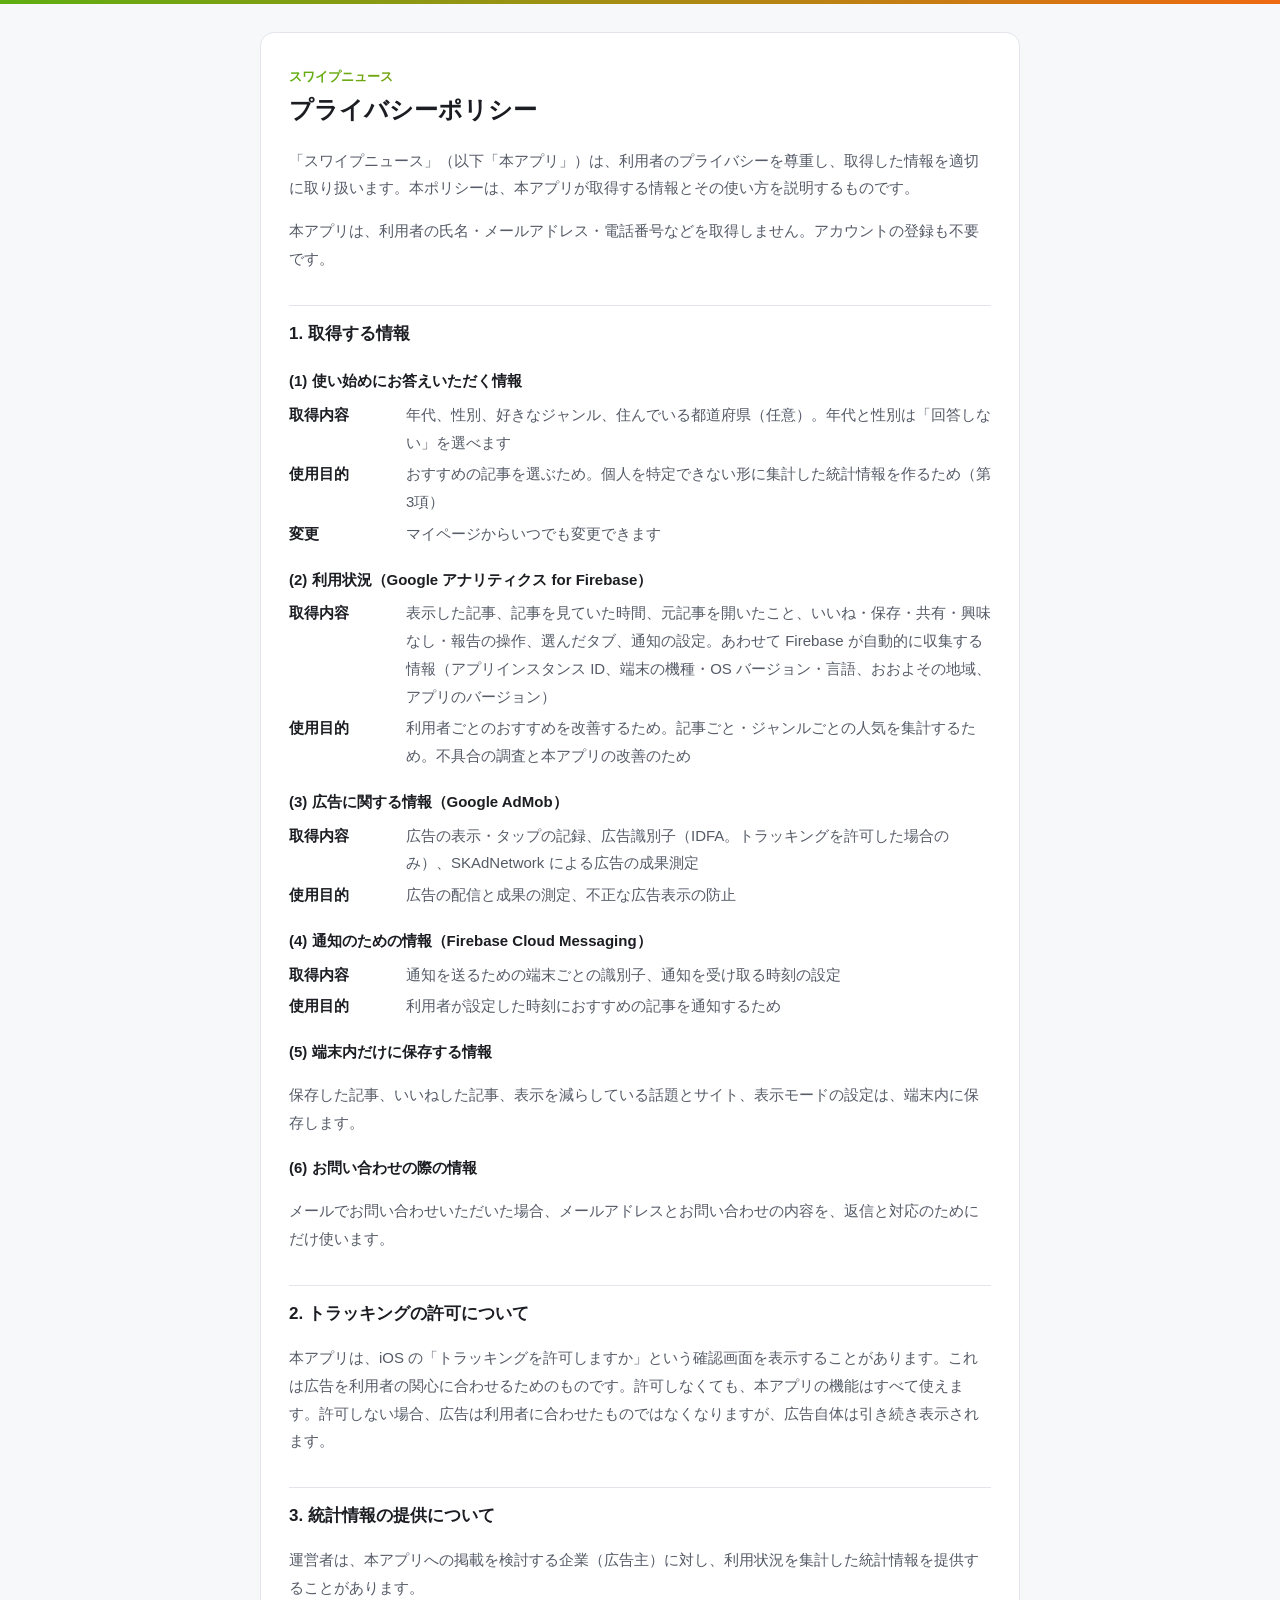
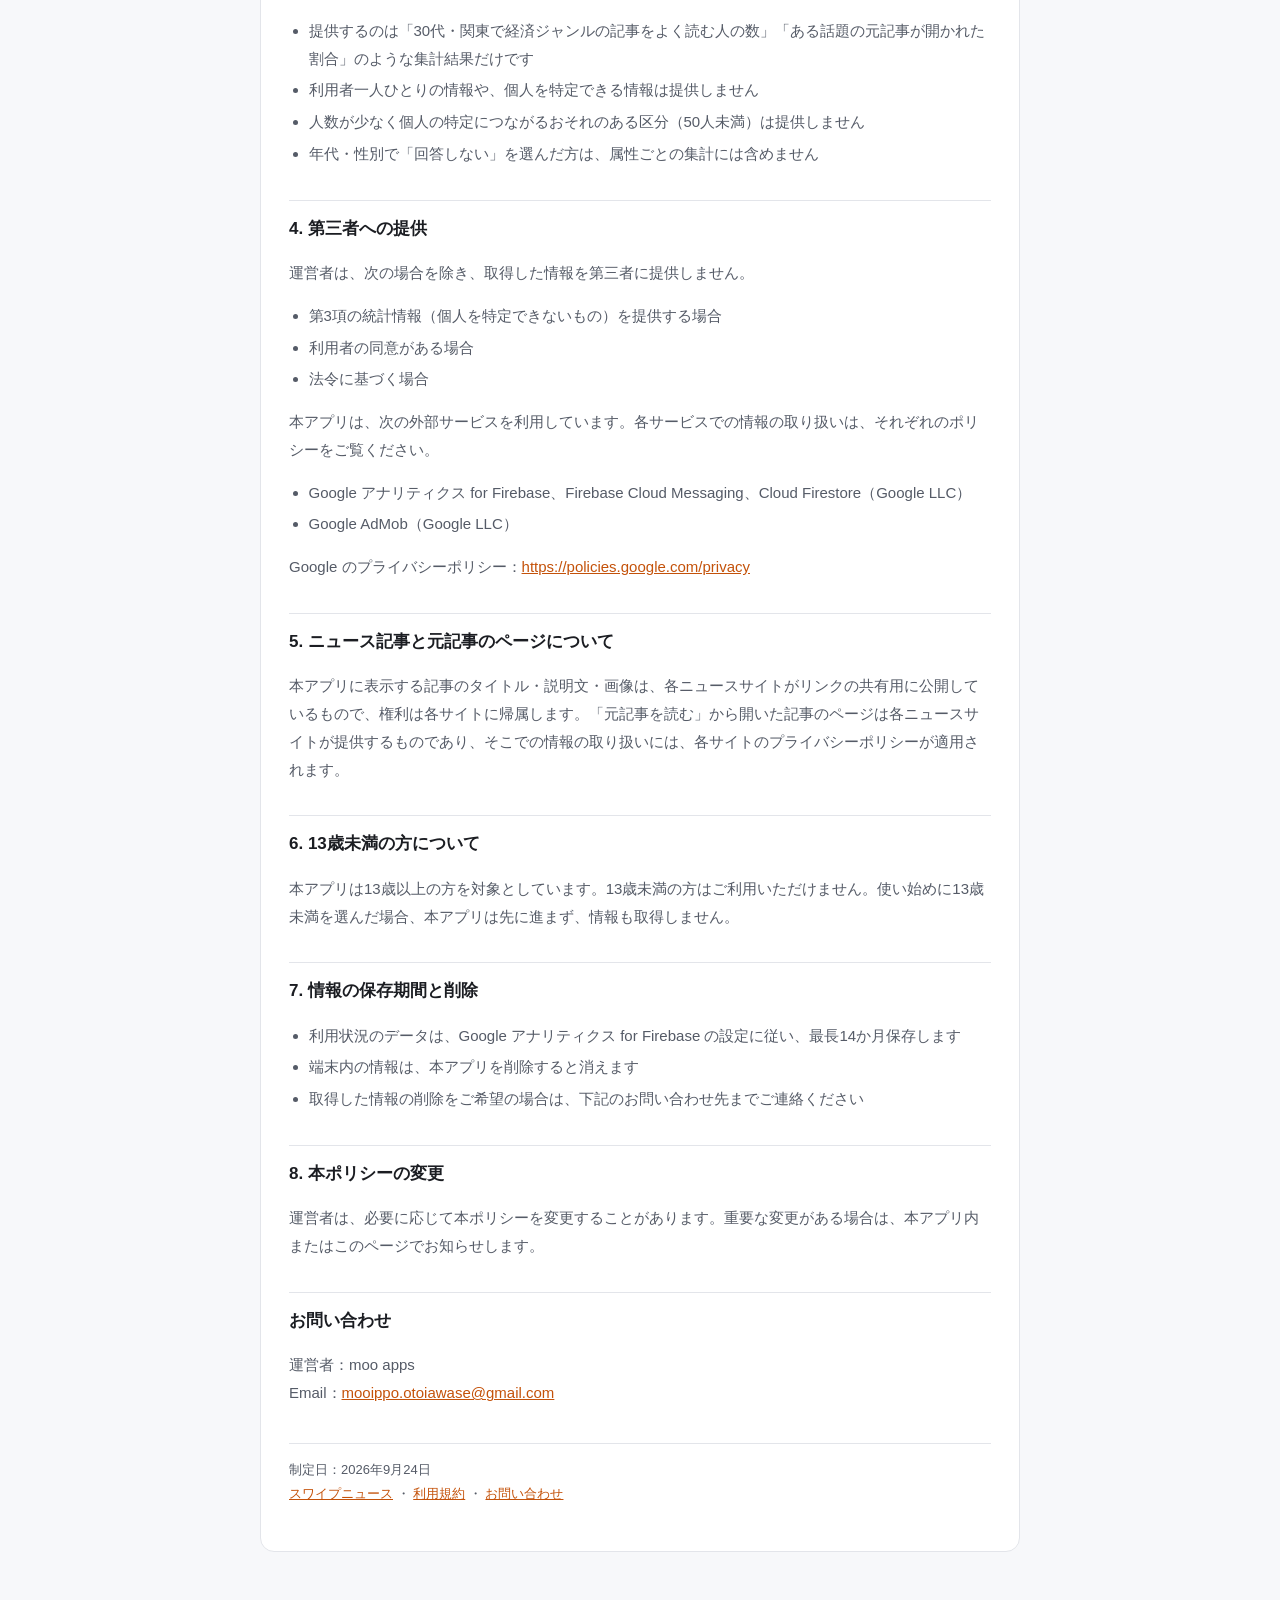
==== privacy.html @ 24dc7705 "スワイプニュースのプライバシーポリシー・利用規約・お問い合わせページ Co-Authored-By: Claude Opus 5.5 <noreply@anthropic.com>" ====
<!DOCTYPE html>
<html lang="ja">
<head>
<meta charset="UTF-8">
<meta name="viewport" content="width=device-width, initial-scale=1.0">
<title>プライバシーポリシー - スワイプニュース</title>
<link rel="stylesheet" href="style.css">
</head>
<body>
<div class="bar"></div>
<main>
<p class="app">スワイプニュース</p>
<h1>プライバシーポリシー</h1>

<p>「スワイプニュース」（以下「本アプリ」）は、利用者のプライバシーを尊重し、取得した情報を適切に取り扱います。本ポリシーは、本アプリが取得する情報とその使い方を説明するものです。</p>
<p>本アプリは、利用者の氏名・メールアドレス・電話番号などを取得しません。アカウントの登録も不要です。</p>

<h2>1. 取得する情報</h2>

<h3>(1) 使い始めにお答えいただく情報</h3>
<dl>
<dt>取得内容</dt><dd>年代、性別、好きなジャンル、住んでいる都道府県（任意）。年代と性別は「回答しない」を選べます</dd>
<dt>使用目的</dt><dd>おすすめの記事を選ぶため。個人を特定できない形に集計した統計情報を作るため（第3項）</dd>
<dt>変更</dt><dd>マイページからいつでも変更できます</dd>
</dl>

<h3>(2) 利用状況（Google アナリティクス for Firebase）</h3>
<dl>
<dt>取得内容</dt><dd>表示した記事、記事を見ていた時間、元記事を開いたこと、いいね・保存・共有・興味なし・報告の操作、選んだタブ、通知の設定。あわせて Firebase が自動的に収集する情報（アプリインスタンス ID、端末の機種・OS バージョン・言語、おおよその地域、アプリのバージョン）</dd>
<dt>使用目的</dt><dd>利用者ごとのおすすめを改善するため。記事ごと・ジャンルごとの人気を集計するため。不具合の調査と本アプリの改善のため</dd>
</dl>

<h3>(3) 広告に関する情報（Google AdMob）</h3>
<dl>
<dt>取得内容</dt><dd>広告の表示・タップの記録、広告識別子（IDFA。トラッキングを許可した場合のみ）、SKAdNetwork による広告の成果測定</dd>
<dt>使用目的</dt><dd>広告の配信と成果の測定、不正な広告表示の防止</dd>
</dl>

<h3>(4) 通知のための情報（Firebase Cloud Messaging）</h3>
<dl>
<dt>取得内容</dt><dd>通知を送るための端末ごとの識別子、通知を受け取る時刻の設定</dd>
<dt>使用目的</dt><dd>利用者が設定した時刻におすすめの記事を通知するため</dd>
</dl>

<h3>(5) 端末内だけに保存する情報</h3>
<p>保存した記事、いいねした記事、表示を減らしている話題とサイト、表示モードの設定は、端末内に保存します。</p>

<h3>(6) お問い合わせの際の情報</h3>
<p>メールでお問い合わせいただいた場合、メールアドレスとお問い合わせの内容を、返信と対応のためにだけ使います。</p>

<h2>2. トラッキングの許可について</h2>
<p>本アプリは、iOS の「トラッキングを許可しますか」という確認画面を表示することがあります。これは広告を利用者の関心に合わせるためのものです。許可しなくても、本アプリの機能はすべて使えます。許可しない場合、広告は利用者に合わせたものではなくなりますが、広告自体は引き続き表示されます。</p>

<h2>3. 統計情報の提供について</h2>
<p>運営者は、本アプリへの掲載を検討する企業（広告主）に対し、利用状況を集計した統計情報を提供することがあります。</p>
<ul>
<li>提供するのは「30代・関東で経済ジャンルの記事をよく読む人の数」「ある話題の元記事が開かれた割合」のような集計結果だけです</li>
<li>利用者一人ひとりの情報や、個人を特定できる情報は提供しません</li>
<li>人数が少なく個人の特定につながるおそれのある区分（50人未満）は提供しません</li>
<li>年代・性別で「回答しない」を選んだ方は、属性ごとの集計には含めません</li>
</ul>

<h2>4. 第三者への提供</h2>
<p>運営者は、次の場合を除き、取得した情報を第三者に提供しません。</p>
<ul>
<li>第3項の統計情報（個人を特定できないもの）を提供する場合</li>
<li>利用者の同意がある場合</li>
<li>法令に基づく場合</li>
</ul>
<p>本アプリは、次の外部サービスを利用しています。各サービスでの情報の取り扱いは、それぞれのポリシーをご覧ください。</p>
<ul>
<li>Google アナリティクス for Firebase、Firebase Cloud Messaging、Cloud Firestore（Google LLC）</li>
<li>Google AdMob（Google LLC）</li>
</ul>
<p>Google のプライバシーポリシー：<a href="https://policies.google.com/privacy?hl=ja">https://policies.google.com/privacy</a></p>

<h2>5. ニュース記事と元記事のページについて</h2>
<p>本アプリに表示する記事のタイトル・説明文・画像は、各ニュースサイトがリンクの共有用に公開しているもので、権利は各サイトに帰属します。「元記事を読む」から開いた記事のページは各ニュースサイトが提供するものであり、そこでの情報の取り扱いには、各サイトのプライバシーポリシーが適用されます。</p>

<h2>6. 13歳未満の方について</h2>
<p>本アプリは13歳以上の方を対象としています。13歳未満の方はご利用いただけません。使い始めに13歳未満を選んだ場合、本アプリは先に進まず、情報も取得しません。</p>

<h2>7. 情報の保存期間と削除</h2>
<ul>
<li>利用状況のデータは、Google アナリティクス for Firebase の設定に従い、最長14か月保存します</li>
<li>端末内の情報は、本アプリを削除すると消えます</li>
<li>取得した情報の削除をご希望の場合は、下記のお問い合わせ先までご連絡ください</li>
</ul>

<h2>8. 本ポリシーの変更</h2>
<p>運営者は、必要に応じて本ポリシーを変更することがあります。重要な変更がある場合は、本アプリ内またはこのページでお知らせします。</p>

<h2>お問い合わせ</h2>
<p>運営者：moo apps<br>Email：<a href="mailto:mooippo.otoiawase@gmail.com">mooippo.otoiawase@gmail.com</a></p>

<p class="meta">制定日：2026年9月24日<br><span class="nav"><a href="./">スワイプニュース</a> ・ <a href="terms.html">利用規約</a> ・ <a href="contact.html">お問い合わせ</a></span></p>
</main>
</body>
</html>
---- style.css ----
:root{--ink:#1b1d22;--sub:#555b67;--line:#e3e5ea;--bg:#f7f8fa;--card:#fff;--g1:#5fae12;--g2:#ef6a12;--link:#c4520a}
@media (prefers-color-scheme:dark){:root{--ink:#eceef2;--sub:#a9aeb9;--line:#2c3039;--bg:#0f1114;--card:#171a1f;--g1:#a6e35a;--g2:#ff8a3d;--link:#ff9d5c}}
*{box-sizing:border-box}
body{margin:0;background:var(--bg);color:var(--ink);font-family:-apple-system,BlinkMacSystemFont,"Hiragino Sans","Noto Sans JP",sans-serif;line-height:1.85;font-size:15px;padding:0 16px}
.bar{height:4px;background:linear-gradient(90deg,var(--g1),var(--g2));margin:0 -16px}
main{max-width:760px;margin:28px auto 48px;background:var(--card);border:1px solid var(--line);border-radius:14px;padding:32px 28px}
.app{font-size:13px;font-weight:700;background:linear-gradient(90deg,var(--g1),var(--g2));-webkit-background-clip:text;background-clip:text;color:transparent;margin:0 0 4px}
h1{font-size:24px;margin:0 0 20px;line-height:1.4}
h2{font-size:17px;margin:32px 0 8px;padding-top:12px;border-top:1px solid var(--line)}
h3{font-size:15px;margin:18px 0 4px}
p,li{color:var(--sub)}
ul,ol{padding-left:1.3em}
li{margin-bottom:4px}
dl{display:grid;grid-template-columns:7em minmax(0,1fr);gap:4px 12px;margin:6px 0 0;color:var(--sub)}
dt{color:var(--ink);font-weight:600}
dd{margin:0}
a{color:var(--link)}
.meta{font-size:13px;color:var(--sub);border-top:1px solid var(--line);margin-top:36px;padding-top:14px}
.nav{font-size:13px}
.cards{display:grid;gap:12px;margin-top:10px}
.card{border:1px solid var(--line);border-radius:12px;padding:14px 16px}
.card h3{margin:0 0 4px}
@media (max-width:600px){main{padding:24px 18px}dl{grid-template-columns:1fr}}
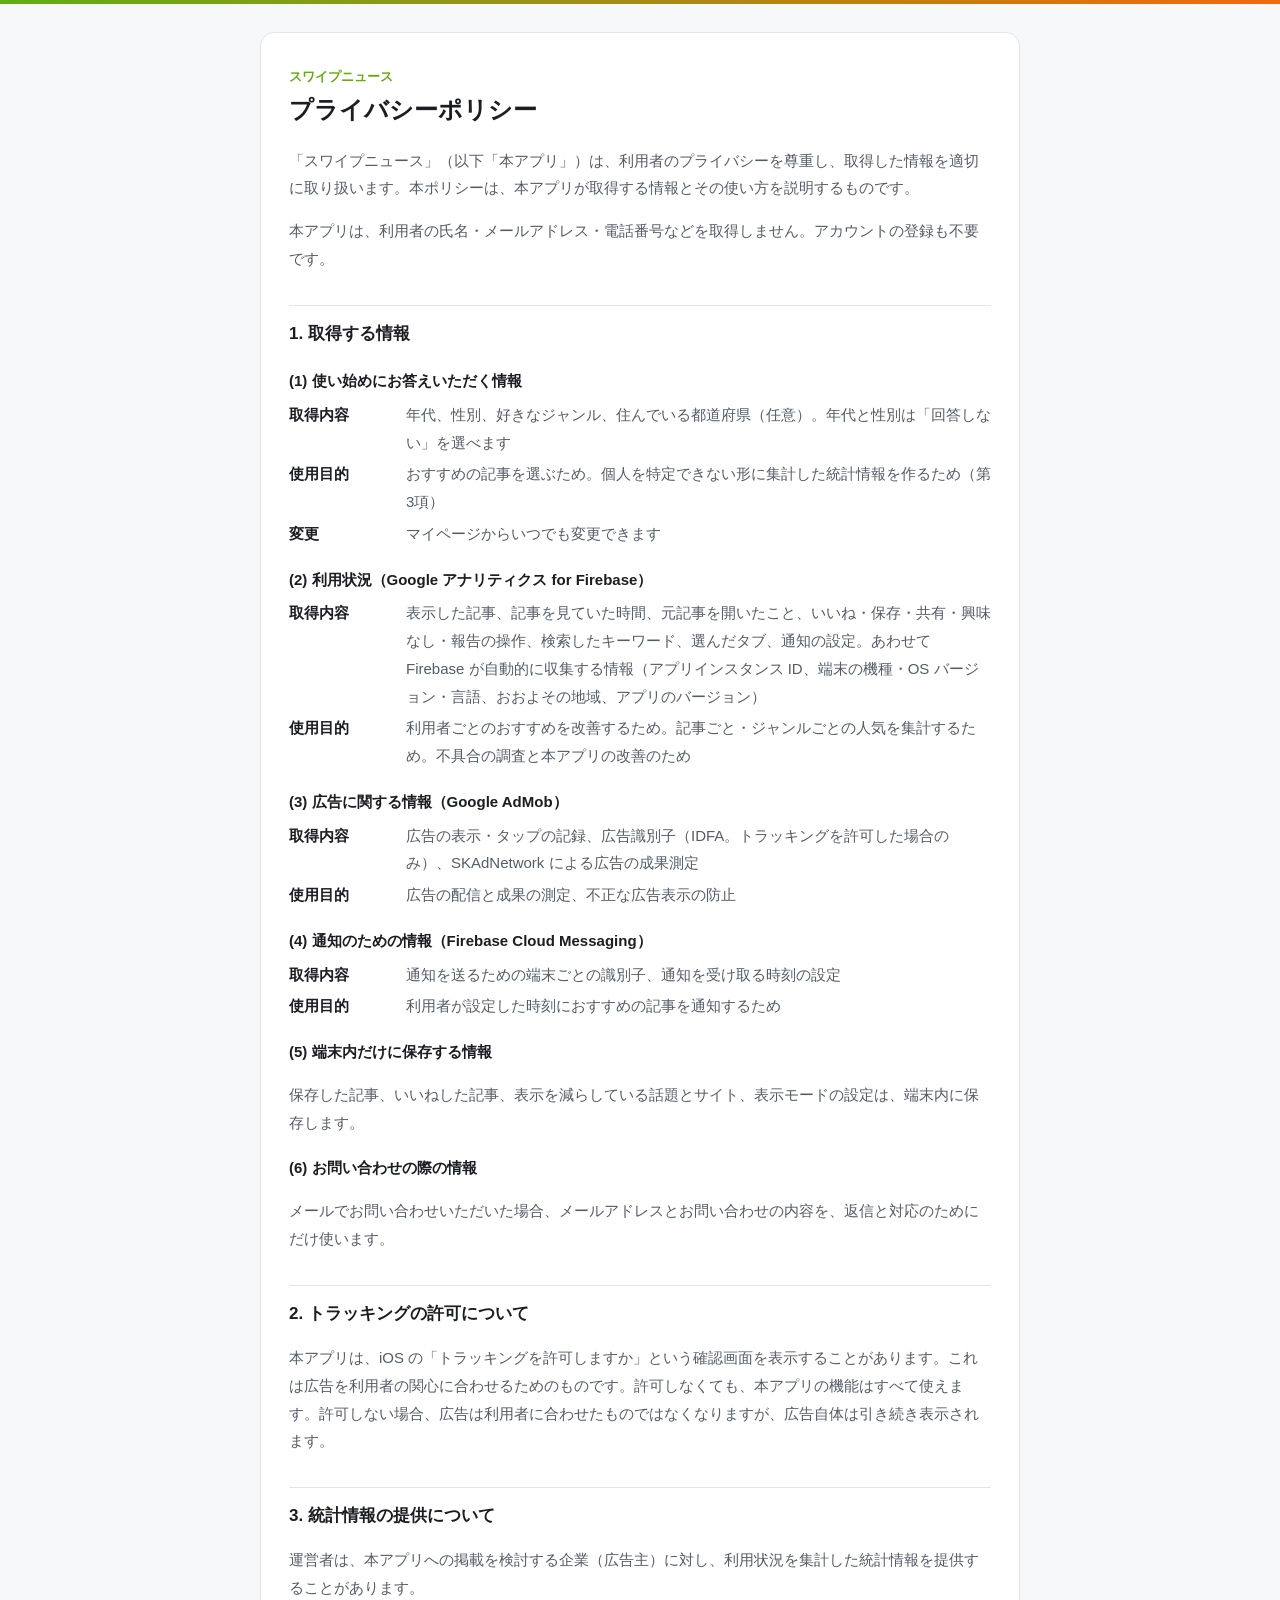
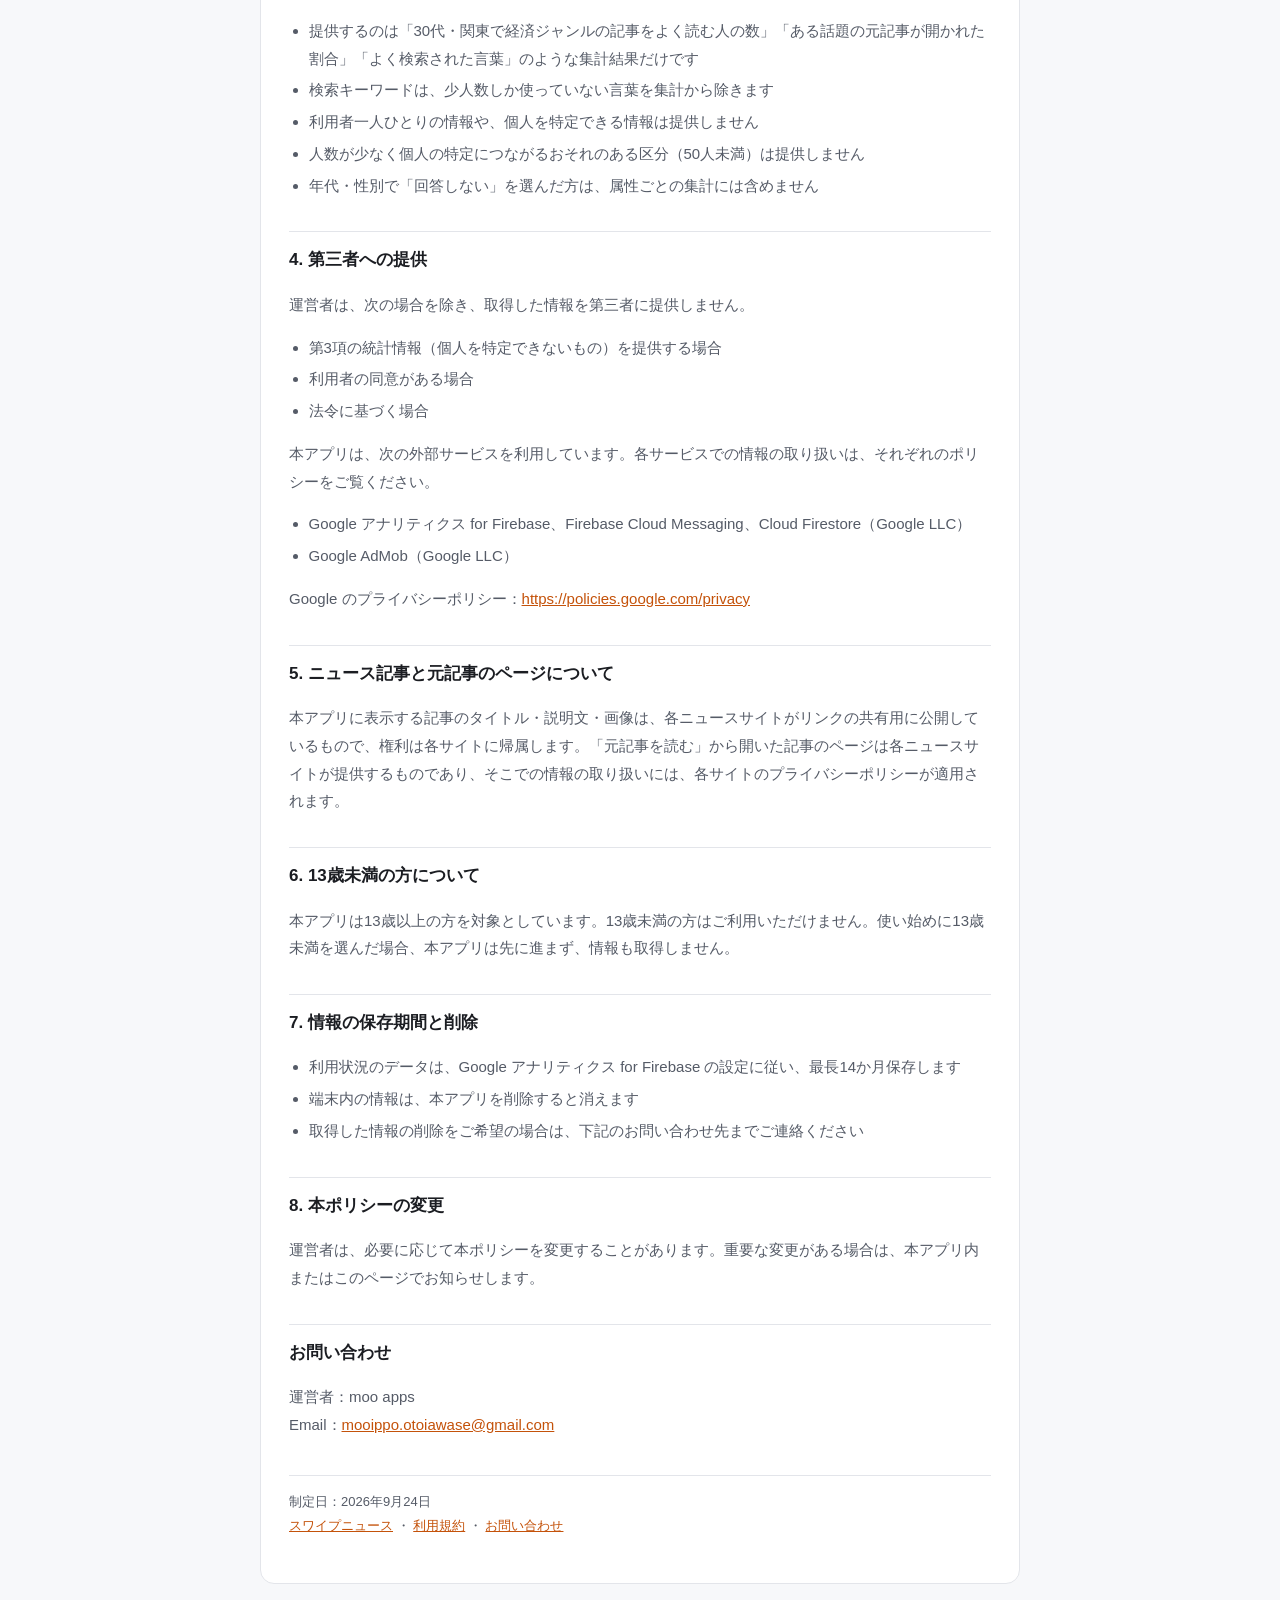
==== commit 2904a9bc: "プライバシーポリシーに検索キーワードの取得と集計を追記 Co-Authored-By: Claude Opus 5.5 <noreply@anthropic.com>" ====
--- a/privacy.html
+++ b/privacy.html
@@ -26,7 +26,7 @@
 
 <h3>(2) 利用状況（Google アナリティクス for Firebase）</h3>
 <dl>
-<dt>取得内容</dt><dd>表示した記事、記事を見ていた時間、元記事を開いたこと、いいね・保存・共有・興味なし・報告の操作、選んだタブ、通知の設定。あわせて Firebase が自動的に収集する情報（アプリインスタンス ID、端末の機種・OS バージョン・言語、おおよその地域、アプリのバージョン）</dd>
+<dt>取得内容</dt><dd>表示した記事、記事を見ていた時間、元記事を開いたこと、いいね・保存・共有・興味なし・報告の操作、検索したキーワード、選んだタブ、通知の設定。あわせて Firebase が自動的に収集する情報（アプリインスタンス ID、端末の機種・OS バージョン・言語、おおよその地域、アプリのバージョン）</dd>
 <dt>使用目的</dt><dd>利用者ごとのおすすめを改善するため。記事ごと・ジャンルごとの人気を集計するため。不具合の調査と本アプリの改善のため</dd>
 </dl>
 
@@ -54,7 +54,8 @@
 <h2>3. 統計情報の提供について</h2>
 <p>運営者は、本アプリへの掲載を検討する企業（広告主）に対し、利用状況を集計した統計情報を提供することがあります。</p>
 <ul>
-<li>提供するのは「30代・関東で経済ジャンルの記事をよく読む人の数」「ある話題の元記事が開かれた割合」のような集計結果だけです</li>
+<li>提供するのは「30代・関東で経済ジャンルの記事をよく読む人の数」「ある話題の元記事が開かれた割合」「よく検索された言葉」のような集計結果だけです</li>
+<li>検索キーワードは、少人数しか使っていない言葉を集計から除きます</li>
 <li>利用者一人ひとりの情報や、個人を特定できる情報は提供しません</li>
 <li>人数が少なく個人の特定につながるおそれのある区分（50人未満）は提供しません</li>
 <li>年代・性別で「回答しない」を選んだ方は、属性ごとの集計には含めません</li>
